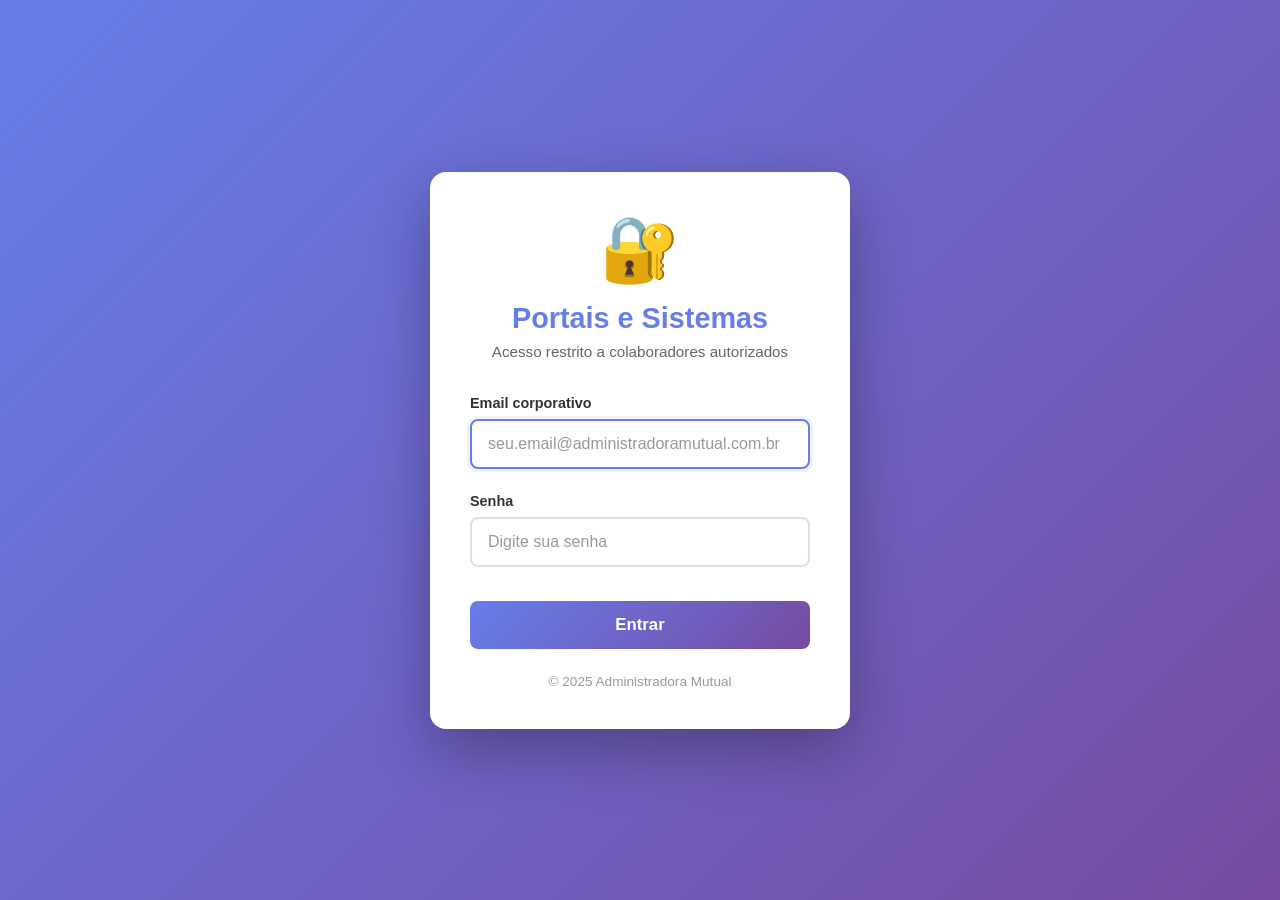
==== login.html @ 84793401 "feat: Adicionar sistema de autenticação com 5 usuários master - Criado auth.js com gerenciamento de " ====
<!DOCTYPE html>
<html lang="pt-BR">
<head>
    <meta charset="UTF-8">
    <meta name="viewport" content="width=device-width, initial-scale=1.0">
    <title>Login - Portais e Sistemas</title>
    <link rel="icon" type="image/png" sizes="16x16" href="favicon-16.png">
    <link rel="icon" type="image/png" sizes="32x32" href="favicon-32.png">
    <link rel="icon" type="image/png" sizes="192x192" href="favicon-192.png">
    <link rel="icon" type="image/png" sizes="512x512" href="favicon-512.png">
    <style>
        * {
            margin: 0;
            padding: 0;
            box-sizing: border-box;
        }

        body {
            font-family: 'Segoe UI', Tahoma, Geneva, Verdana, sans-serif;
            background: linear-gradient(135deg, #667eea 0%, #764ba2 100%);
            min-height: 100vh;
            display: flex;
            align-items: center;
            justify-content: center;
            padding: 20px;
        }

        .login-container {
            background: white;
            border-radius: 16px;
            box-shadow: 0 20px 60px rgba(0,0,0,0.3);
            padding: 40px;
            width: 100%;
            max-width: 420px;
            animation: slideIn 0.4s ease-out;
        }

        @keyframes slideIn {
            from {
                opacity: 0;
                transform: translateY(-20px);
            }
            to {
                opacity: 1;
                transform: translateY(0);
            }
        }

        .login-header {
            text-align: center;
            margin-bottom: 35px;
        }

        .login-header .icon {
            font-size: 4rem;
            margin-bottom: 15px;
            display: block;
        }

        .login-header h1 {
            color: #667eea;
            font-size: 1.8rem;
            margin-bottom: 8px;
        }

        .login-header p {
            color: #666;
            font-size: 0.95rem;
        }

        .form-group {
            margin-bottom: 24px;
        }

        .form-group label {
            display: block;
            color: #333;
            font-weight: 600;
            margin-bottom: 8px;
            font-size: 0.9rem;
        }

        .form-group input {
            width: 100%;
            padding: 14px 16px;
            border: 2px solid #e0e0e0;
            border-radius: 8px;
            font-size: 1rem;
            transition: all 0.3s ease;
            font-family: inherit;
        }

        .form-group input:focus {
            outline: none;
            border-color: #667eea;
            box-shadow: 0 0 0 3px rgba(102, 126, 234, 0.1);
        }

        .form-group input::placeholder {
            color: #999;
        }

        .btn-login {
            width: 100%;
            padding: 14px;
            background: linear-gradient(135deg, #667eea 0%, #764ba2 100%);
            color: white;
            border: none;
            border-radius: 8px;
            font-size: 1.05rem;
            font-weight: 600;
            cursor: pointer;
            transition: all 0.3s ease;
            margin-top: 10px;
        }

        .btn-login:hover {
            transform: translateY(-2px);
            box-shadow: 0 6px 20px rgba(102, 126, 234, 0.4);
        }

        .btn-login:active {
            transform: translateY(0);
        }

        .btn-login:disabled {
            opacity: 0.6;
            cursor: not-allowed;
            transform: none;
        }

        .alert {
            padding: 12px 16px;
            border-radius: 8px;
            margin-bottom: 20px;
            font-size: 0.9rem;
            display: none;
            animation: fadeIn 0.3s ease;
        }

        @keyframes fadeIn {
            from { opacity: 0; }
            to { opacity: 1; }
        }

        .alert.show {
            display: block;
        }

        .alert-error {
            background: #fee;
            color: #c33;
            border: 1px solid #fcc;
        }

        .alert-success {
            background: #efe;
            color: #3c3;
            border: 1px solid #cfc;
        }

        .footer-text {
            text-align: center;
            margin-top: 25px;
            color: #999;
            font-size: 0.85rem;
        }

        .user-info {
            background: #f8f9fa;
            padding: 12px;
            border-radius: 8px;
            margin-top: 20px;
            font-size: 0.85rem;
            color: #666;
            border-left: 4px solid #667eea;
        }

        .user-info strong {
            color: #333;
        }

        @media (max-width: 480px) {
            .login-container {
                padding: 30px 25px;
            }

            .login-header h1 {
                font-size: 1.5rem;
            }

            .login-header .icon {
                font-size: 3rem;
            }
        }
    </style>
</head>
<body>
    <div class="login-container">
        <div class="login-header">
            <span class="icon">🔐</span>
            <h1>Portais e Sistemas</h1>
            <p>Acesso restrito a colaboradores autorizados</p>
        </div>

        <div id="alertBox" class="alert"></div>

        <form id="loginForm">
            <div class="form-group">
                <label for="email">Email corporativo</label>
                <input 
                    type="email" 
                    id="email" 
                    name="email" 
                    placeholder="seu.email@administradoramutual.com.br"
                    required
                    autocomplete="email"
                >
            </div>

            <div class="form-group">
                <label for="password">Senha</label>
                <input 
                    type="password" 
                    id="password" 
                    name="password" 
                    placeholder="Digite sua senha"
                    required
                    autocomplete="current-password"
                >
            </div>

            <button type="submit" class="btn-login" id="btnLogin">
                Entrar
            </button>
        </form>

        <div class="footer-text">
            © 2025 Administradora Mutual
        </div>
    </div>

    <script src="auth.js"></script>
    <script>
        // Elementos do DOM
        const loginForm = document.getElementById('loginForm');
        const emailInput = document.getElementById('email');
        const passwordInput = document.getElementById('password');
        const btnLogin = document.getElementById('btnLogin');
        const alertBox = document.getElementById('alertBox');

        // Se já estiver autenticado, redireciona
        if (authManager.isAuthenticated()) {
            authManager.redirectAfterLogin();
        }

        /**
         * Mostra alerta
         */
        function showAlert(message, type = 'error') {
            alertBox.textContent = message;
            alertBox.className = `alert alert-${type} show`;
            
            // Remove alerta após 5 segundos
            setTimeout(() => {
                alertBox.classList.remove('show');
            }, 5000);
        }

        /**
         * Handler do formulário de login
         */
        loginForm.addEventListener('submit', async (e) => {
            e.preventDefault();

            const email = emailInput.value.trim();
            const password = passwordInput.value;

            // Validação básica
            if (!email || !password) {
                showAlert('Por favor, preencha todos os campos.', 'error');
                return;
            }

            // Desabilita botão durante processamento
            btnLogin.disabled = true;
            btnLogin.textContent = 'Entrando...';

            // Simula delay de rede (opcional, para melhor UX)
            await new Promise(resolve => setTimeout(resolve, 500));

            // Tenta fazer login
            const result = authManager.login(email, password);

            if (result.success) {
                showAlert(result.message, 'success');
                
                // Aguarda um momento e redireciona
                setTimeout(() => {
                    authManager.redirectAfterLogin();
                }, 1000);
            } else {
                showAlert(result.message, 'error');
                btnLogin.disabled = false;
                btnLogin.textContent = 'Entrar';
                passwordInput.value = '';
                passwordInput.focus();
            }
        });

        // Auto-focus no campo de email
        emailInput.focus();
    </script>
</body>
</html>
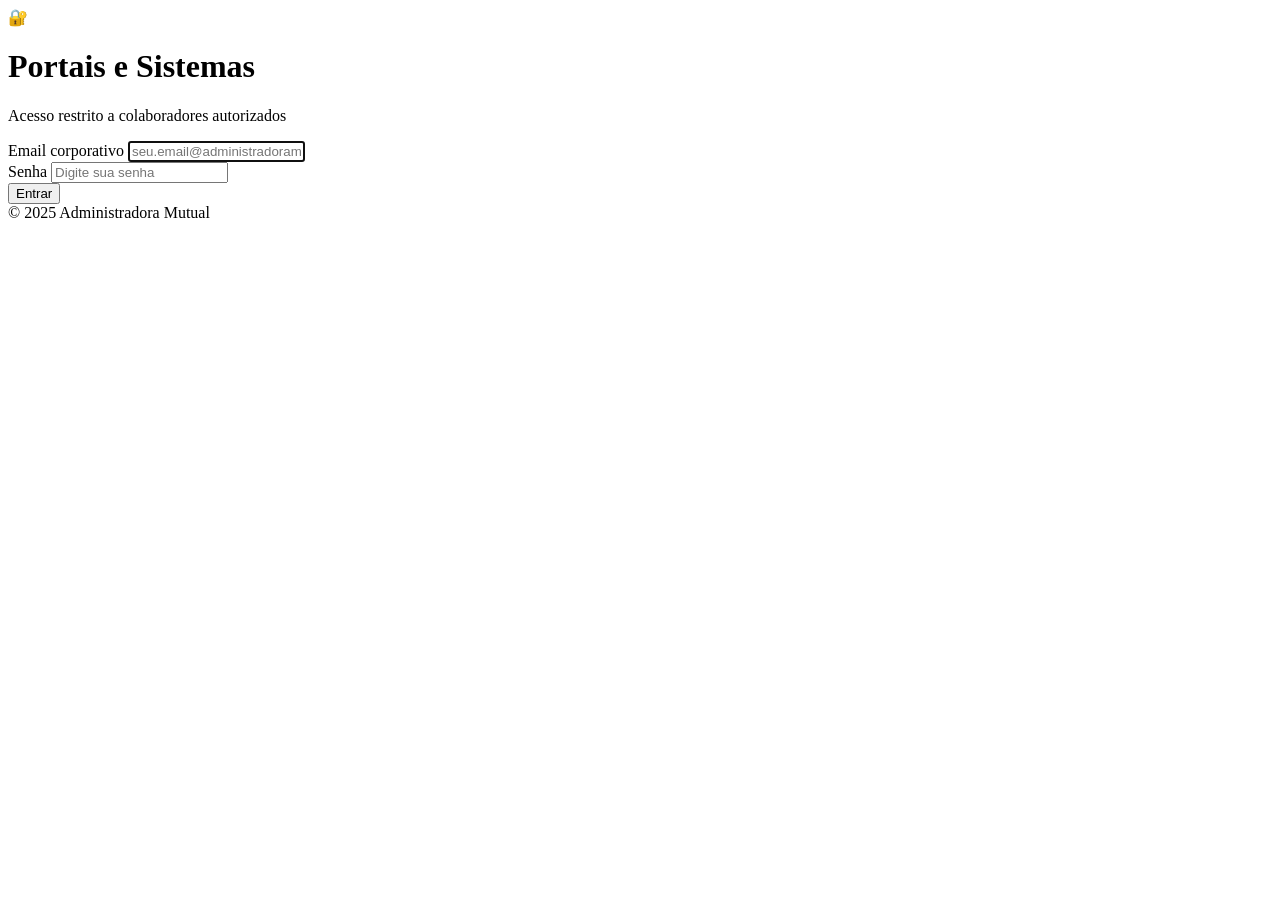
==== commit bb2ebcf4: "Remove badge Made with Manus - block all Manus branding elements" ====
--- a/login.html
+++ b/login.html
@@ -1,6 +1,16 @@
 <!DOCTYPE html>
 <html lang="pt-BR">
 <head>
+<!-- no-manus-badge -->
+<style>
+/* Bloqueia o badge "Made with Manus" */
+[data-manus],[id*="manus-badge"],[id*="manus-widget"],[class*="manus-badge"],[class*="manus-widget"],[class*="manus-branding"],a[href*="manus.im"],a[href*="manus.space"]{display:none!important;visibility:hidden!important;opacity:0!important;pointer-events:none!important;width:0!important;height:0!important;overflow:hidden!important;position:absolute!important;left:-9999px!important;}
+</style>
+<script>
+/* Bloqueia o badge "Made with Manus" */
+(function(){var s=['[data-manus]','[id*="manus-badge"]','[id*="manus-widget"]','[class*="manus-badge"]','[class*="manus-widget"]','[class*="manus-branding"]','a[href*="manus.im"]','a[href*="manus.space"]'];function r(){s.forEach(function(q){try{document.querySelectorAll(q).forEach(function(e){e.remove()});}catch(e){}});document.querySelectorAll('*').forEach(function(e){try{if(!e.children.length&&e.textContent&&e.textContent.trim().toLowerCase().includes('made with manus')){var p=e.closest('[style*="position: fixed"],[style*="position:fixed"],[style*="z-index"]')||e.parentElement;if(p&&p!==document.body)p.remove();else e.remove();}}catch(e){}});}if(window.MutationObserver){var o=new MutationObserver(function(m){m.forEach(function(x){if(x.addedNodes.length)r();});});o.observe(document.documentElement,{childList:true,subtree:true});}var c=0,i=setInterval(function(){r();if(++c>=20)clearInterval(i);},500);if(document.readyState==='loading'){document.addEventListener('DOMContentLoaded',r);}else{r();}window.addEventListener('load',function(){setTimeout(r,200);setTimeout(r,1000);setTimeout(r,3000);});})();
+</script>
+
     <meta charset="UTF-8">
     <meta name="viewport" content="width=device-width, initial-scale=1.0">
     <title>Login - Portais e Sistemas</title>
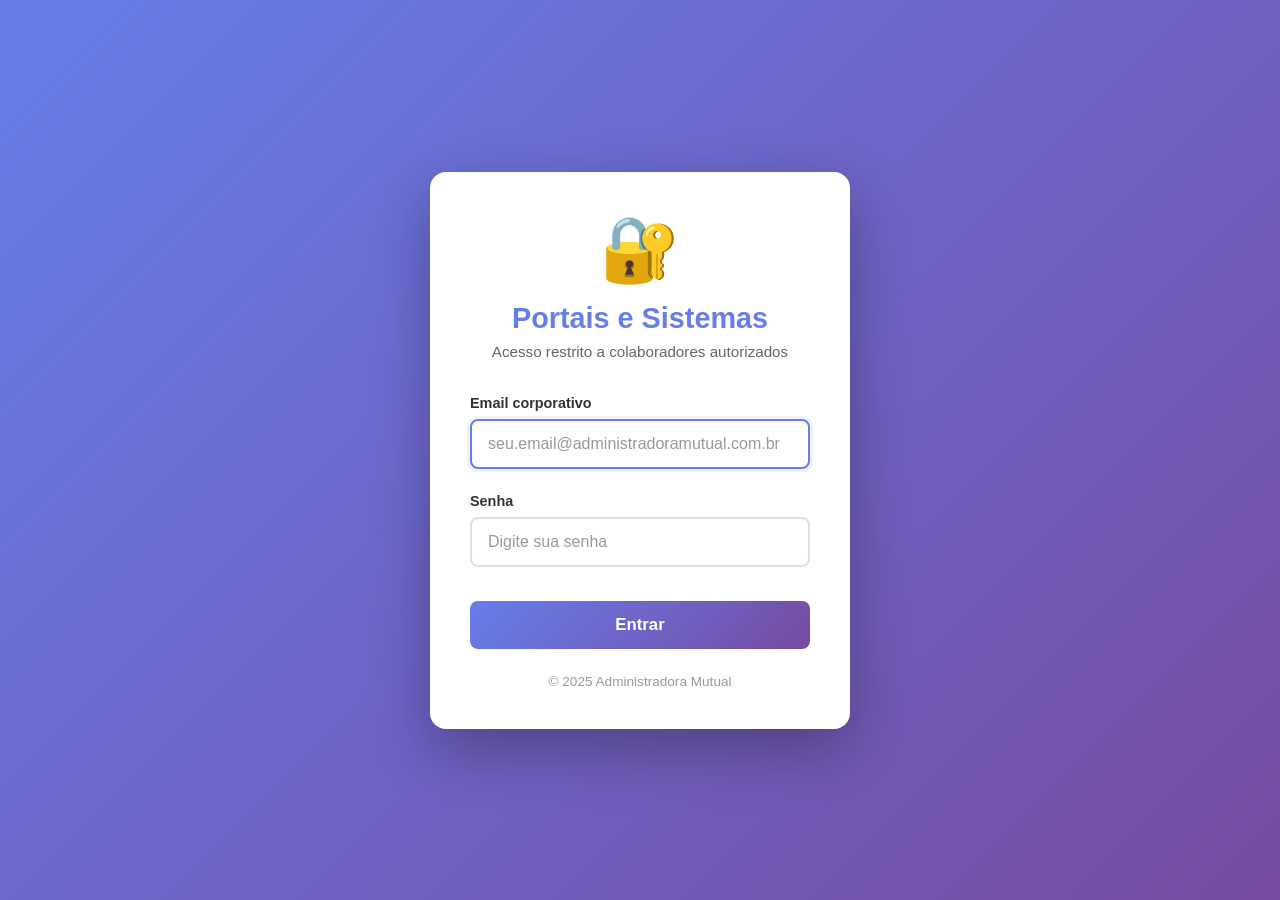
==== commit edf328bc: "fix: corrigir script anti-badge que removia CSS e Lucide — problema crítico de visualização CAUSA RA" ====
--- a/login.html
+++ b/login.html
@@ -1,16 +1,6 @@
 <!DOCTYPE html>
 <html lang="pt-BR">
 <head>
-<!-- no-manus-badge -->
-<style>
-/* Bloqueia o badge "Made with Manus" */
-[data-manus],[id*="manus-badge"],[id*="manus-widget"],[class*="manus-badge"],[class*="manus-widget"],[class*="manus-branding"],a[href*="manus.im"],a[href*="manus.space"]{display:none!important;visibility:hidden!important;opacity:0!important;pointer-events:none!important;width:0!important;height:0!important;overflow:hidden!important;position:absolute!important;left:-9999px!important;}
-</style>
-<script>
-/* Bloqueia o badge "Made with Manus" */
-(function(){var s=['[data-manus]','[id*="manus-badge"]','[id*="manus-widget"]','[class*="manus-badge"]','[class*="manus-widget"]','[class*="manus-branding"]','a[href*="manus.im"]','a[href*="manus.space"]'];function r(){s.forEach(function(q){try{document.querySelectorAll(q).forEach(function(e){e.remove()});}catch(e){}});document.querySelectorAll('*').forEach(function(e){try{if(!e.children.length&&e.textContent&&e.textContent.trim().toLowerCase().includes('made with manus')){var p=e.closest('[style*="position: fixed"],[style*="position:fixed"],[style*="z-index"]')||e.parentElement;if(p&&p!==document.body)p.remove();else e.remove();}}catch(e){}});}if(window.MutationObserver){var o=new MutationObserver(function(m){m.forEach(function(x){if(x.addedNodes.length)r();});});o.observe(document.documentElement,{childList:true,subtree:true});}var c=0,i=setInterval(function(){r();if(++c>=20)clearInterval(i);},500);if(document.readyState==='loading'){document.addEventListener('DOMContentLoaded',r);}else{r();}window.addEventListener('load',function(){setTimeout(r,200);setTimeout(r,1000);setTimeout(r,3000);});})();
-</script>
-
     <meta charset="UTF-8">
     <meta name="viewport" content="width=device-width, initial-scale=1.0">
     <title>Login - Portais e Sistemas</title>
@@ -18,12 +8,47 @@
     <link rel="icon" type="image/png" sizes="32x32" href="favicon-32.png">
     <link rel="icon" type="image/png" sizes="192x192" href="favicon-192.png">
     <link rel="icon" type="image/png" sizes="512x512" href="favicon-512.png">
+    <script>
+    /* Bloqueia o badge "Made with Manus" — versão segura */
+    (function() {
+        var MANUS_SELECTORS = [
+            '[data-manus]',
+            '[id*="manus-badge"]',
+            '[id*="manus-widget"]',
+            '[class*="manus-badge"]',
+            '[class*="manus-widget"]',
+            '[class*="manus-branding"]',
+            'a[href*="manus.im"]',
+            'a[href*="manus.space"]'
+        ];
+        function removeManusBadge() {
+            MANUS_SELECTORS.forEach(function(selector) {
+                try {
+                    document.querySelectorAll(selector).forEach(function(el) {
+                        var tag = el.tagName ? el.tagName.toLowerCase() : '';
+                        if (['style','script','link','head','body','html','meta'].indexOf(tag) === -1) {
+                            el.remove();
+                        }
+                    });
+                } catch(e) {}
+            });
+        }
+        if (window.MutationObserver) {
+            new MutationObserver(function(m) {
+                m.forEach(function(x) { if (x.addedNodes.length) removeManusBadge(); });
+            }).observe(document.documentElement, { childList: true, subtree: true });
+        }
+        if (document.readyState === 'loading') {
+            document.addEventListener('DOMContentLoaded', removeManusBadge);
+        } else { removeManusBadge(); }
+        window.addEventListener('load', function() {
+            setTimeout(removeManusBadge, 500);
+            setTimeout(removeManusBadge, 2000);
+        });
+    })();
+    </script>
     <style>
-        * {
-            margin: 0;
-            padding: 0;
-            box-sizing: border-box;
-        }
+        * { margin: 0; padding: 0; box-sizing: border-box; }
 
         body {
             font-family: 'Segoe UI', Tahoma, Geneva, Verdana, sans-serif;
@@ -46,162 +71,50 @@
         }
 
         @keyframes slideIn {
-            from {
-                opacity: 0;
-                transform: translateY(-20px);
-            }
-            to {
-                opacity: 1;
-                transform: translateY(0);
-            }
-        }
-
-        .login-header {
-            text-align: center;
-            margin-bottom: 35px;
-        }
-
-        .login-header .icon {
-            font-size: 4rem;
-            margin-bottom: 15px;
-            display: block;
-        }
-
-        .login-header h1 {
-            color: #667eea;
-            font-size: 1.8rem;
-            margin-bottom: 8px;
-        }
-
-        .login-header p {
-            color: #666;
-            font-size: 0.95rem;
-        }
-
-        .form-group {
-            margin-bottom: 24px;
-        }
-
-        .form-group label {
-            display: block;
-            color: #333;
-            font-weight: 600;
-            margin-bottom: 8px;
-            font-size: 0.9rem;
-        }
-
+            from { opacity: 0; transform: translateY(-20px); }
+            to   { opacity: 1; transform: translateY(0); }
+        }
+
+        .login-header { text-align: center; margin-bottom: 35px; }
+        .login-header .icon { font-size: 4rem; margin-bottom: 15px; display: block; }
+        .login-header h1 { color: #667eea; font-size: 1.8rem; margin-bottom: 8px; }
+        .login-header p  { color: #666; font-size: 0.95rem; }
+
+        .form-group { margin-bottom: 24px; }
+        .form-group label { display: block; color: #333; font-weight: 600; margin-bottom: 8px; font-size: 0.9rem; }
         .form-group input {
-            width: 100%;
-            padding: 14px 16px;
-            border: 2px solid #e0e0e0;
-            border-radius: 8px;
-            font-size: 1rem;
-            transition: all 0.3s ease;
-            font-family: inherit;
-        }
-
-        .form-group input:focus {
-            outline: none;
-            border-color: #667eea;
-            box-shadow: 0 0 0 3px rgba(102, 126, 234, 0.1);
-        }
-
-        .form-group input::placeholder {
-            color: #999;
-        }
+            width: 100%; padding: 14px 16px; border: 2px solid #e0e0e0;
+            border-radius: 8px; font-size: 1rem; transition: all 0.3s ease; font-family: inherit;
+        }
+        .form-group input:focus { outline: none; border-color: #667eea; box-shadow: 0 0 0 3px rgba(102,126,234,0.1); }
+        .form-group input::placeholder { color: #999; }
 
         .btn-login {
-            width: 100%;
-            padding: 14px;
+            width: 100%; padding: 14px;
             background: linear-gradient(135deg, #667eea 0%, #764ba2 100%);
-            color: white;
-            border: none;
-            border-radius: 8px;
-            font-size: 1.05rem;
-            font-weight: 600;
-            cursor: pointer;
-            transition: all 0.3s ease;
-            margin-top: 10px;
-        }
-
-        .btn-login:hover {
-            transform: translateY(-2px);
-            box-shadow: 0 6px 20px rgba(102, 126, 234, 0.4);
-        }
-
-        .btn-login:active {
-            transform: translateY(0);
-        }
-
-        .btn-login:disabled {
-            opacity: 0.6;
-            cursor: not-allowed;
-            transform: none;
-        }
+            color: white; border: none; border-radius: 8px;
+            font-size: 1.05rem; font-weight: 600; cursor: pointer;
+            transition: all 0.3s ease; margin-top: 10px;
+        }
+        .btn-login:hover { transform: translateY(-2px); box-shadow: 0 6px 20px rgba(102,126,234,0.4); }
+        .btn-login:active { transform: translateY(0); }
+        .btn-login:disabled { opacity: 0.6; cursor: not-allowed; transform: none; }
 
         .alert {
-            padding: 12px 16px;
-            border-radius: 8px;
-            margin-bottom: 20px;
-            font-size: 0.9rem;
-            display: none;
-            animation: fadeIn 0.3s ease;
-        }
-
-        @keyframes fadeIn {
-            from { opacity: 0; }
-            to { opacity: 1; }
-        }
-
-        .alert.show {
-            display: block;
-        }
-
-        .alert-error {
-            background: #fee;
-            color: #c33;
-            border: 1px solid #fcc;
-        }
-
-        .alert-success {
-            background: #efe;
-            color: #3c3;
-            border: 1px solid #cfc;
-        }
-
-        .footer-text {
-            text-align: center;
-            margin-top: 25px;
-            color: #999;
-            font-size: 0.85rem;
-        }
-
-        .user-info {
-            background: #f8f9fa;
-            padding: 12px;
-            border-radius: 8px;
-            margin-top: 20px;
-            font-size: 0.85rem;
-            color: #666;
-            border-left: 4px solid #667eea;
-        }
-
-        .user-info strong {
-            color: #333;
-        }
+            padding: 12px 16px; border-radius: 8px; margin-bottom: 20px;
+            font-size: 0.9rem; display: none; animation: fadeIn 0.3s ease;
+        }
+        @keyframes fadeIn { from { opacity: 0; } to { opacity: 1; } }
+        .alert.show { display: block; }
+        .alert-error   { background: #fee; color: #c33; border: 1px solid #fcc; }
+        .alert-success { background: #efe; color: #3c3; border: 1px solid #cfc; }
+
+        .footer-text { text-align: center; margin-top: 25px; color: #999; font-size: 0.85rem; }
 
         @media (max-width: 480px) {
-            .login-container {
-                padding: 30px 25px;
-            }
-
-            .login-header h1 {
-                font-size: 1.5rem;
-            }
-
-            .login-header .icon {
-                font-size: 3rem;
-            }
+            .login-container { padding: 30px 25px; }
+            .login-header h1 { font-size: 1.5rem; }
+            .login-header .icon { font-size: 3rem; }
         }
     </style>
 </head>
@@ -218,109 +131,73 @@
         <form id="loginForm">
             <div class="form-group">
                 <label for="email">Email corporativo</label>
-                <input 
-                    type="email" 
-                    id="email" 
-                    name="email" 
+                <input type="email" id="email" name="email"
                     placeholder="seu.email@administradoramutual.com.br"
-                    required
-                    autocomplete="email"
-                >
+                    required autocomplete="email">
             </div>
-
             <div class="form-group">
                 <label for="password">Senha</label>
-                <input 
-                    type="password" 
-                    id="password" 
-                    name="password" 
+                <input type="password" id="password" name="password"
                     placeholder="Digite sua senha"
-                    required
-                    autocomplete="current-password"
-                >
+                    required autocomplete="current-password">
             </div>
-
-            <button type="submit" class="btn-login" id="btnLogin">
-                Entrar
-            </button>
+            <button type="submit" class="btn-login" id="btnLogin">Entrar</button>
         </form>
 
         <div class="footer-text">
-            © 2025 Administradora Mutual
+            &copy; 2025 Administradora Mutual
         </div>
     </div>
 
     <script src="auth.js"></script>
     <script>
-        // Elementos do DOM
-        const loginForm = document.getElementById('loginForm');
-        const emailInput = document.getElementById('email');
-        const passwordInput = document.getElementById('password');
-        const btnLogin = document.getElementById('btnLogin');
-        const alertBox = document.getElementById('alertBox');
-
-        // Se já estiver autenticado, redireciona
+        var loginForm   = document.getElementById('loginForm');
+        var emailInput  = document.getElementById('email');
+        var passwordInput = document.getElementById('password');
+        var btnLogin    = document.getElementById('btnLogin');
+        var alertBox    = document.getElementById('alertBox');
+
+        // Se já autenticado, redireciona
         if (authManager.isAuthenticated()) {
             authManager.redirectAfterLogin();
         }
 
-        /**
-         * Mostra alerta
-         */
-        function showAlert(message, type = 'error') {
+        function showAlert(message, type) {
+            type = type || 'error';
             alertBox.textContent = message;
-            alertBox.className = `alert alert-${type} show`;
-            
-            // Remove alerta após 5 segundos
-            setTimeout(() => {
-                alertBox.classList.remove('show');
-            }, 5000);
-        }
-
-        /**
-         * Handler do formulário de login
-         */
-        loginForm.addEventListener('submit', async (e) => {
+            alertBox.className = 'alert alert-' + type + ' show';
+            setTimeout(function() { alertBox.classList.remove('show'); }, 5000);
+        }
+
+        loginForm.addEventListener('submit', function(e) {
             e.preventDefault();
-
-            const email = emailInput.value.trim();
-            const password = passwordInput.value;
-
-            // Validação básica
+            var email    = emailInput.value.trim();
+            var password = passwordInput.value;
+
             if (!email || !password) {
                 showAlert('Por favor, preencha todos os campos.', 'error');
                 return;
             }
 
-            // Desabilita botão durante processamento
             btnLogin.disabled = true;
             btnLogin.textContent = 'Entrando...';
 
-            // Simula delay de rede (opcional, para melhor UX)
-            await new Promise(resolve => setTimeout(resolve, 500));
-
-            // Tenta fazer login
-            const result = authManager.login(email, password);
-
-            if (result.success) {
-                showAlert(result.message, 'success');
-                
-                // Aguarda um momento e redireciona
-                setTimeout(() => {
-                    authManager.redirectAfterLogin();
-                }, 1000);
-            } else {
-                showAlert(result.message, 'error');
-                btnLogin.disabled = false;
-                btnLogin.textContent = 'Entrar';
-                passwordInput.value = '';
-                passwordInput.focus();
-            }
+            setTimeout(function() {
+                var result = authManager.login(email, password);
+                if (result.success) {
+                    showAlert(result.message, 'success');
+                    setTimeout(function() { authManager.redirectAfterLogin(); }, 1000);
+                } else {
+                    showAlert(result.message, 'error');
+                    btnLogin.disabled = false;
+                    btnLogin.textContent = 'Entrar';
+                    passwordInput.value = '';
+                    passwordInput.focus();
+                }
+            }, 500);
         });
 
-        // Auto-focus no campo de email
         emailInput.focus();
     </script>
 </body>
 </html>
-
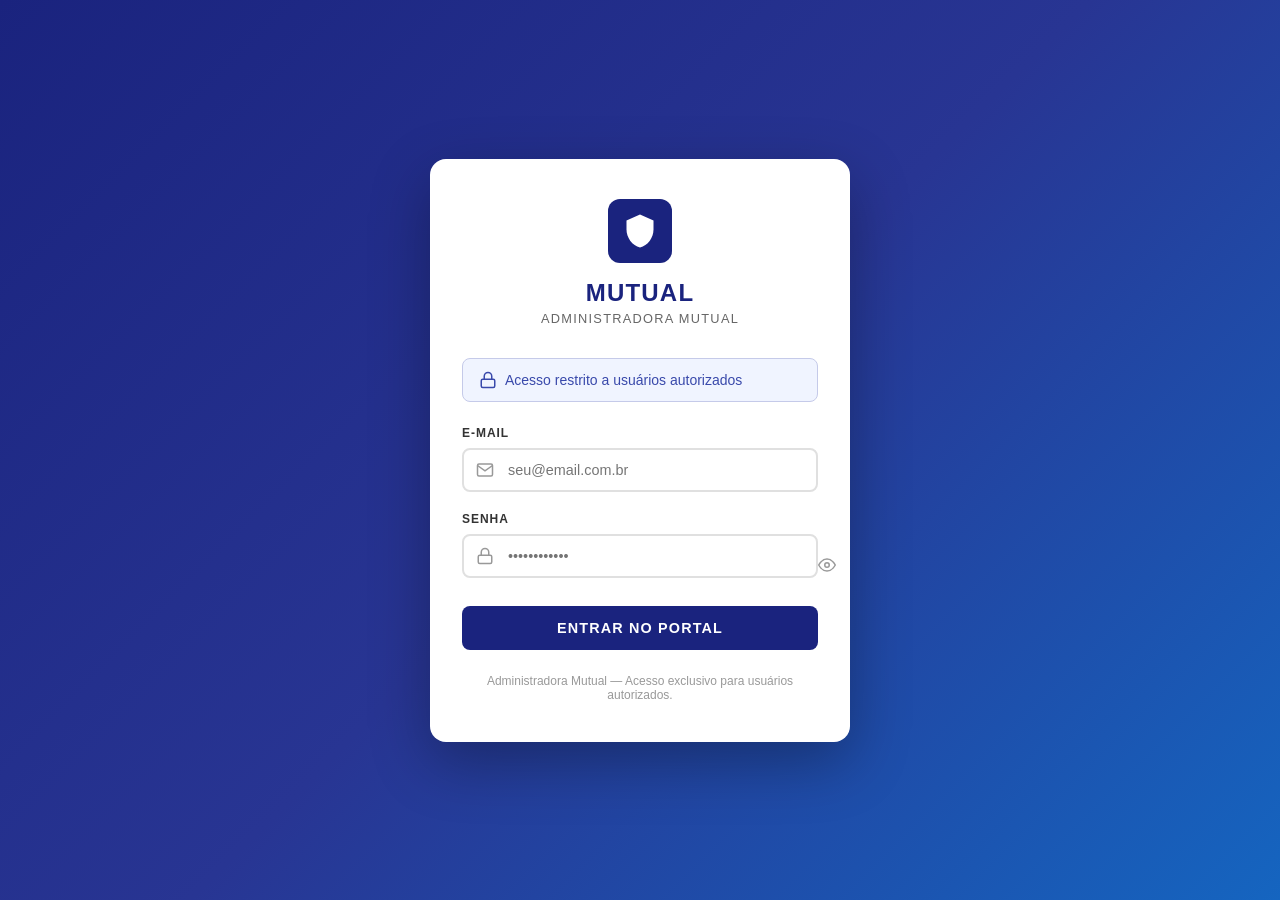
==== commit a9b54b75: "feat: adicionar autenticação por login - acesso restrito" ====
--- a/login.html
+++ b/login.html
@@ -3,201 +3,234 @@
 <head>
     <meta charset="UTF-8">
     <meta name="viewport" content="width=device-width, initial-scale=1.0">
-    <title>Login - Portais e Sistemas</title>
-    <link rel="icon" type="image/png" sizes="16x16" href="favicon-16.png">
-    <link rel="icon" type="image/png" sizes="32x32" href="favicon-32.png">
-    <link rel="icon" type="image/png" sizes="192x192" href="favicon-192.png">
-    <link rel="icon" type="image/png" sizes="512x512" href="favicon-512.png">
-    <script>
-    /* Bloqueia o badge "Made with Manus" — versão segura */
-    (function() {
-        var MANUS_SELECTORS = [
-            '[data-manus]',
-            '[id*="manus-badge"]',
-            '[id*="manus-widget"]',
-            '[class*="manus-badge"]',
-            '[class*="manus-widget"]',
-            '[class*="manus-branding"]',
-            'a[href*="manus.im"]',
-            'a[href*="manus.space"]'
-        ];
-        function removeManusBadge() {
-            MANUS_SELECTORS.forEach(function(selector) {
-                try {
-                    document.querySelectorAll(selector).forEach(function(el) {
-                        var tag = el.tagName ? el.tagName.toLowerCase() : '';
-                        if (['style','script','link','head','body','html','meta'].indexOf(tag) === -1) {
-                            el.remove();
-                        }
-                    });
-                } catch(e) {}
-            });
-        }
-        if (window.MutationObserver) {
-            new MutationObserver(function(m) {
-                m.forEach(function(x) { if (x.addedNodes.length) removeManusBadge(); });
-            }).observe(document.documentElement, { childList: true, subtree: true });
-        }
-        if (document.readyState === 'loading') {
-            document.addEventListener('DOMContentLoaded', removeManusBadge);
-        } else { removeManusBadge(); }
-        window.addEventListener('load', function() {
-            setTimeout(removeManusBadge, 500);
-            setTimeout(removeManusBadge, 2000);
-        });
-    })();
-    </script>
+    <title>Login - Administradora Mutual</title>
     <style>
         * { margin: 0; padding: 0; box-sizing: border-box; }
-
         body {
             font-family: 'Segoe UI', Tahoma, Geneva, Verdana, sans-serif;
-            background: linear-gradient(135deg, #667eea 0%, #764ba2 100%);
+            background: linear-gradient(135deg, #1a237e 0%, #283593 50%, #1565c0 100%);
             min-height: 100vh;
             display: flex;
             align-items: center;
             justify-content: center;
-            padding: 20px;
-        }
-
-        .login-container {
+            padding: 1rem;
+        }
+        .login-card {
             background: white;
             border-radius: 16px;
-            box-shadow: 0 20px 60px rgba(0,0,0,0.3);
-            padding: 40px;
+            padding: 2.5rem 2rem;
             width: 100%;
             max-width: 420px;
-            animation: slideIn 0.4s ease-out;
-        }
-
-        @keyframes slideIn {
-            from { opacity: 0; transform: translateY(-20px); }
-            to   { opacity: 1; transform: translateY(0); }
-        }
-
-        .login-header { text-align: center; margin-bottom: 35px; }
-        .login-header .icon { font-size: 4rem; margin-bottom: 15px; display: block; }
-        .login-header h1 { color: #667eea; font-size: 1.8rem; margin-bottom: 8px; }
-        .login-header p  { color: #666; font-size: 0.95rem; }
-
-        .form-group { margin-bottom: 24px; }
-        .form-group label { display: block; color: #333; font-weight: 600; margin-bottom: 8px; font-size: 0.9rem; }
+            box-shadow: 0 20px 60px rgba(0,0,0,0.3);
+        }
+        .logo-area {
+            text-align: center;
+            margin-bottom: 2rem;
+        }
+        .logo-icon {
+            width: 64px;
+            height: 64px;
+            background: #1a237e;
+            border-radius: 12px;
+            display: inline-flex;
+            align-items: center;
+            justify-content: center;
+            margin-bottom: 1rem;
+        }
+        .logo-icon svg { width: 36px; height: 36px; fill: white; }
+        .logo-area h1 {
+            font-size: 1.5rem;
+            font-weight: 700;
+            color: #1a237e;
+            letter-spacing: 0.05em;
+        }
+        .logo-area p {
+            font-size: 0.8rem;
+            color: #666;
+            letter-spacing: 0.1em;
+            text-transform: uppercase;
+            margin-top: 0.25rem;
+        }
+        .access-badge {
+            display: flex;
+            align-items: center;
+            gap: 0.5rem;
+            background: #f0f4ff;
+            border: 1px solid #c5cae9;
+            border-radius: 8px;
+            padding: 0.75rem 1rem;
+            margin-bottom: 1.5rem;
+            font-size: 0.875rem;
+            color: #3949ab;
+            font-weight: 500;
+        }
+        .form-group { margin-bottom: 1.25rem; }
+        .form-group label {
+            display: block;
+            font-size: 0.75rem;
+            font-weight: 700;
+            color: #333;
+            letter-spacing: 0.08em;
+            text-transform: uppercase;
+            margin-bottom: 0.5rem;
+        }
+        .input-wrapper {
+            position: relative;
+            display: flex;
+            align-items: center;
+        }
+        .input-wrapper svg {
+            position: absolute;
+            left: 0.875rem;
+            width: 18px;
+            height: 18px;
+            color: #999;
+            pointer-events: none;
+        }
         .form-group input {
-            width: 100%; padding: 14px 16px; border: 2px solid #e0e0e0;
-            border-radius: 8px; font-size: 1rem; transition: all 0.3s ease; font-family: inherit;
-        }
-        .form-group input:focus { outline: none; border-color: #667eea; box-shadow: 0 0 0 3px rgba(102,126,234,0.1); }
-        .form-group input::placeholder { color: #999; }
-
+            width: 100%;
+            padding: 0.75rem 0.875rem 0.75rem 2.75rem;
+            border: 2px solid #e0e0e0;
+            border-radius: 8px;
+            font-size: 0.9rem;
+            color: #333;
+            transition: border-color 0.2s;
+            outline: none;
+        }
+        .form-group input:focus { border-color: #1a237e; }
+        .toggle-password {
+            position: absolute;
+            right: 0.875rem;
+            background: none;
+            border: none;
+            cursor: pointer;
+            color: #999;
+            padding: 0;
+            display: flex;
+        }
+        .toggle-password svg { width: 18px; height: 18px; }
         .btn-login {
-            width: 100%; padding: 14px;
-            background: linear-gradient(135deg, #667eea 0%, #764ba2 100%);
-            color: white; border: none; border-radius: 8px;
-            font-size: 1.05rem; font-weight: 600; cursor: pointer;
-            transition: all 0.3s ease; margin-top: 10px;
-        }
-        .btn-login:hover { transform: translateY(-2px); box-shadow: 0 6px 20px rgba(102,126,234,0.4); }
-        .btn-login:active { transform: translateY(0); }
-        .btn-login:disabled { opacity: 0.6; cursor: not-allowed; transform: none; }
-
-        .alert {
-            padding: 12px 16px; border-radius: 8px; margin-bottom: 20px;
-            font-size: 0.9rem; display: none; animation: fadeIn 0.3s ease;
-        }
-        @keyframes fadeIn { from { opacity: 0; } to { opacity: 1; } }
-        .alert.show { display: block; }
-        .alert-error   { background: #fee; color: #c33; border: 1px solid #fcc; }
-        .alert-success { background: #efe; color: #3c3; border: 1px solid #cfc; }
-
-        .footer-text { text-align: center; margin-top: 25px; color: #999; font-size: 0.85rem; }
-
-        @media (max-width: 480px) {
-            .login-container { padding: 30px 25px; }
-            .login-header h1 { font-size: 1.5rem; }
-            .login-header .icon { font-size: 3rem; }
+            width: 100%;
+            padding: 0.875rem;
+            background: #1a237e;
+            color: white;
+            border: none;
+            border-radius: 8px;
+            font-size: 0.9rem;
+            font-weight: 700;
+            letter-spacing: 0.08em;
+            text-transform: uppercase;
+            cursor: pointer;
+            transition: background 0.2s, transform 0.1s;
+            margin-top: 0.5rem;
+        }
+        .btn-login:hover { background: #283593; }
+        .btn-login:active { transform: scale(0.99); }
+        .btn-login:disabled { background: #9fa8da; cursor: not-allowed; }
+        .error-msg {
+            display: none;
+            background: #ffebee;
+            border: 1px solid #ef9a9a;
+            border-radius: 8px;
+            padding: 0.75rem 1rem;
+            color: #c62828;
+            font-size: 0.85rem;
+            margin-top: 1rem;
+            text-align: center;
+        }
+        .footer-text {
+            text-align: center;
+            font-size: 0.75rem;
+            color: #999;
+            margin-top: 1.5rem;
         }
     </style>
 </head>
 <body>
-    <div class="login-container">
-        <div class="login-header">
-            <span class="icon">🔐</span>
-            <h1>Portais e Sistemas</h1>
-            <p>Acesso restrito a colaboradores autorizados</p>
+    <div class="login-card">
+        <div class="logo-area">
+            <div class="logo-icon">
+                <svg viewBox="0 0 24 24" xmlns="http://www.w3.org/2000/svg">
+                    <path d="M12 1L3 5v6c0 5.55 3.84 10.74 9 12 5.16-1.26 9-6.45 9-12V5l-9-4z"/>
+                </svg>
+            </div>
+            <h1>MUTUAL</h1>
+            <p>Administradora Mutual</p>
         </div>
-
-        <div id="alertBox" class="alert"></div>
-
-        <form id="loginForm">
+        <div class="access-badge">
+            <svg viewBox="0 0 24 24" width="18" height="18" fill="none" stroke="currentColor" stroke-width="2">
+                <rect x="3" y="11" width="18" height="11" rx="2" ry="2"/>
+                <path d="M7 11V7a5 5 0 0 1 10 0v4"/>
+            </svg>
+            Acesso restrito a usuários autorizados
+        </div>
+        <form id="loginForm" onsubmit="handleLogin(event)">
             <div class="form-group">
-                <label for="email">Email corporativo</label>
-                <input type="email" id="email" name="email"
-                    placeholder="seu.email@administradoramutual.com.br"
-                    required autocomplete="email">
+                <label for="email">E-mail</label>
+                <div class="input-wrapper">
+                    <svg viewBox="0 0 24 24" fill="none" stroke="currentColor" stroke-width="2">
+                        <path d="M4 4h16c1.1 0 2 .9 2 2v12c0 1.1-.9 2-2 2H4c-1.1 0-2-.9-2-2V6c0-1.1.9-2 2-2z"/>
+                        <polyline points="22,6 12,13 2,6"/>
+                    </svg>
+                    <input type="email" id="email" placeholder="seu@email.com.br" required autocomplete="email">
+                </div>
             </div>
             <div class="form-group">
                 <label for="password">Senha</label>
-                <input type="password" id="password" name="password"
-                    placeholder="Digite sua senha"
-                    required autocomplete="current-password">
+                <div class="input-wrapper">
+                    <svg viewBox="0 0 24 24" fill="none" stroke="currentColor" stroke-width="2">
+                        <rect x="3" y="11" width="18" height="11" rx="2" ry="2"/>
+                        <path d="M7 11V7a5 5 0 0 1 10 0v4"/>
+                    </svg>
+                    <input type="password" id="password" placeholder="••••••••••••" required autocomplete="current-password">
+                    <button type="button" class="toggle-password" onclick="togglePassword()">
+                        <svg id="eyeIcon" viewBox="0 0 24 24" fill="none" stroke="currentColor" stroke-width="2">
+                            <path d="M1 12s4-8 11-8 11 8 11 8-4 8-11 8-11-8-11-8z"/>
+                            <circle cx="12" cy="12" r="3"/>
+                        </svg>
+                    </button>
+                </div>
             </div>
-            <button type="submit" class="btn-login" id="btnLogin">Entrar</button>
+            <button type="submit" class="btn-login" id="btnLogin">Entrar no Portal</button>
+            <div class="error-msg" id="errorMsg">E-mail ou senha incorretos. Verifique suas credenciais.</div>
         </form>
-
-        <div class="footer-text">
-            &copy; 2025 Administradora Mutual
-        </div>
+        <p class="footer-text">Administradora Mutual &mdash; Acesso exclusivo para usuários autorizados.</p>
     </div>
-
     <script src="auth.js"></script>
     <script>
-        var loginForm   = document.getElementById('loginForm');
-        var emailInput  = document.getElementById('email');
-        var passwordInput = document.getElementById('password');
-        var btnLogin    = document.getElementById('btnLogin');
-        var alertBox    = document.getElementById('alertBox');
-
-        // Se já autenticado, redireciona
+        // Se já estiver autenticado, redireciona para index
         if (authManager.isAuthenticated()) {
-            authManager.redirectAfterLogin();
-        }
-
-        function showAlert(message, type) {
-            type = type || 'error';
-            alertBox.textContent = message;
-            alertBox.className = 'alert alert-' + type + ' show';
-            setTimeout(function() { alertBox.classList.remove('show'); }, 5000);
-        }
-
-        loginForm.addEventListener('submit', function(e) {
+            window.location.href = 'index.html';
+        }
+
+        function handleLogin(e) {
             e.preventDefault();
-            var email    = emailInput.value.trim();
-            var password = passwordInput.value;
-
-            if (!email || !password) {
-                showAlert('Por favor, preencha todos os campos.', 'error');
-                return;
-            }
-
-            btnLogin.disabled = true;
-            btnLogin.textContent = 'Entrando...';
-
-            setTimeout(function() {
-                var result = authManager.login(email, password);
+            const email = document.getElementById('email').value.trim();
+            const password = document.getElementById('password').value;
+            const btn = document.getElementById('btnLogin');
+            const errorMsg = document.getElementById('errorMsg');
+
+            btn.disabled = true;
+            btn.textContent = 'Verificando...';
+            errorMsg.style.display = 'none';
+
+            setTimeout(() => {
+                const result = authManager.login(email, password);
                 if (result.success) {
-                    showAlert(result.message, 'success');
-                    setTimeout(function() { authManager.redirectAfterLogin(); }, 1000);
+                    btn.textContent = 'Acesso liberado!';
+                    authManager.redirectAfterLogin();
                 } else {
-                    showAlert(result.message, 'error');
-                    btnLogin.disabled = false;
-                    btnLogin.textContent = 'Entrar';
-                    passwordInput.value = '';
-                    passwordInput.focus();
+                    errorMsg.style.display = 'block';
+                    btn.disabled = false;
+                    btn.textContent = 'Entrar no Portal';
                 }
-            }, 500);
-        });
-
-        emailInput.focus();
+            }, 400);
+        }
+
+        function togglePassword() {
+            const input = document.getElementById('password');
+            input.type = input.type === 'password' ? 'text' : 'password';
+        }
     </script>
 </body>
 </html>
